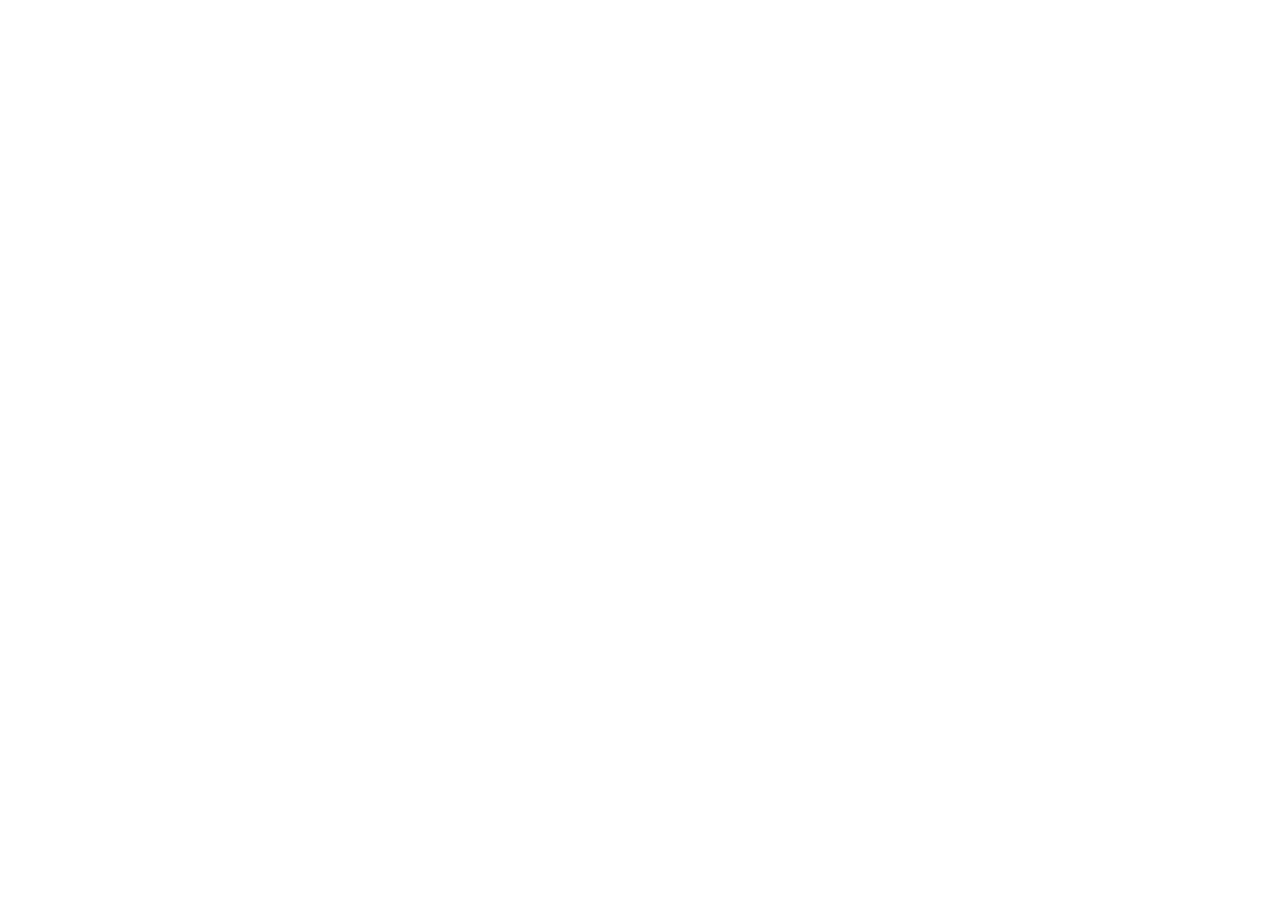
==== index.html @ d45c8666 "Start repository" ====
<!doctype html>
<html lang="en">
  <head>
    <meta charset="UTF-8" />
    <link rel="icon" type="image/svg+xml" href="/vite.svg" />
    <meta name="viewport" content="width=device-width, initial-scale=1.0" />
    <title>Stainless Steel Fabrication | Premium SS Works & Welding Services in India</title>
    <meta name="description" content="India's trusted stainless steel fabrication company. Expert welding, SS railings, gates, grills, and custom structures. Quality craftsmanship, 500+ projects completed." />
    <meta property="og:title" content="Stainless Steel Fabrication - Premium Metalworks India" />
    <meta property="og:description" content="Expert stainless steel fabrication, welding, and custom metalworks. Serving residential, commercial, and industrial clients across India." />
    <meta property="og:image" content="https://bolt.new/static/og_default.png" />
    <meta name="twitter:card" content="summary_large_image" />
    <meta name="twitter:title" content="Stainless Steel Fabrication - Premium Metalworks India" />
    <meta name="twitter:description" content="Expert stainless steel fabrication, welding, and custom metalworks in India." />
    <meta name="twitter:image" content="https://bolt.new/static/og_default.png" />
  </head>
  <body>
    <div id="root"></div>
    <script type="module" src="/src/main.tsx"></script>
  </body>
</html>
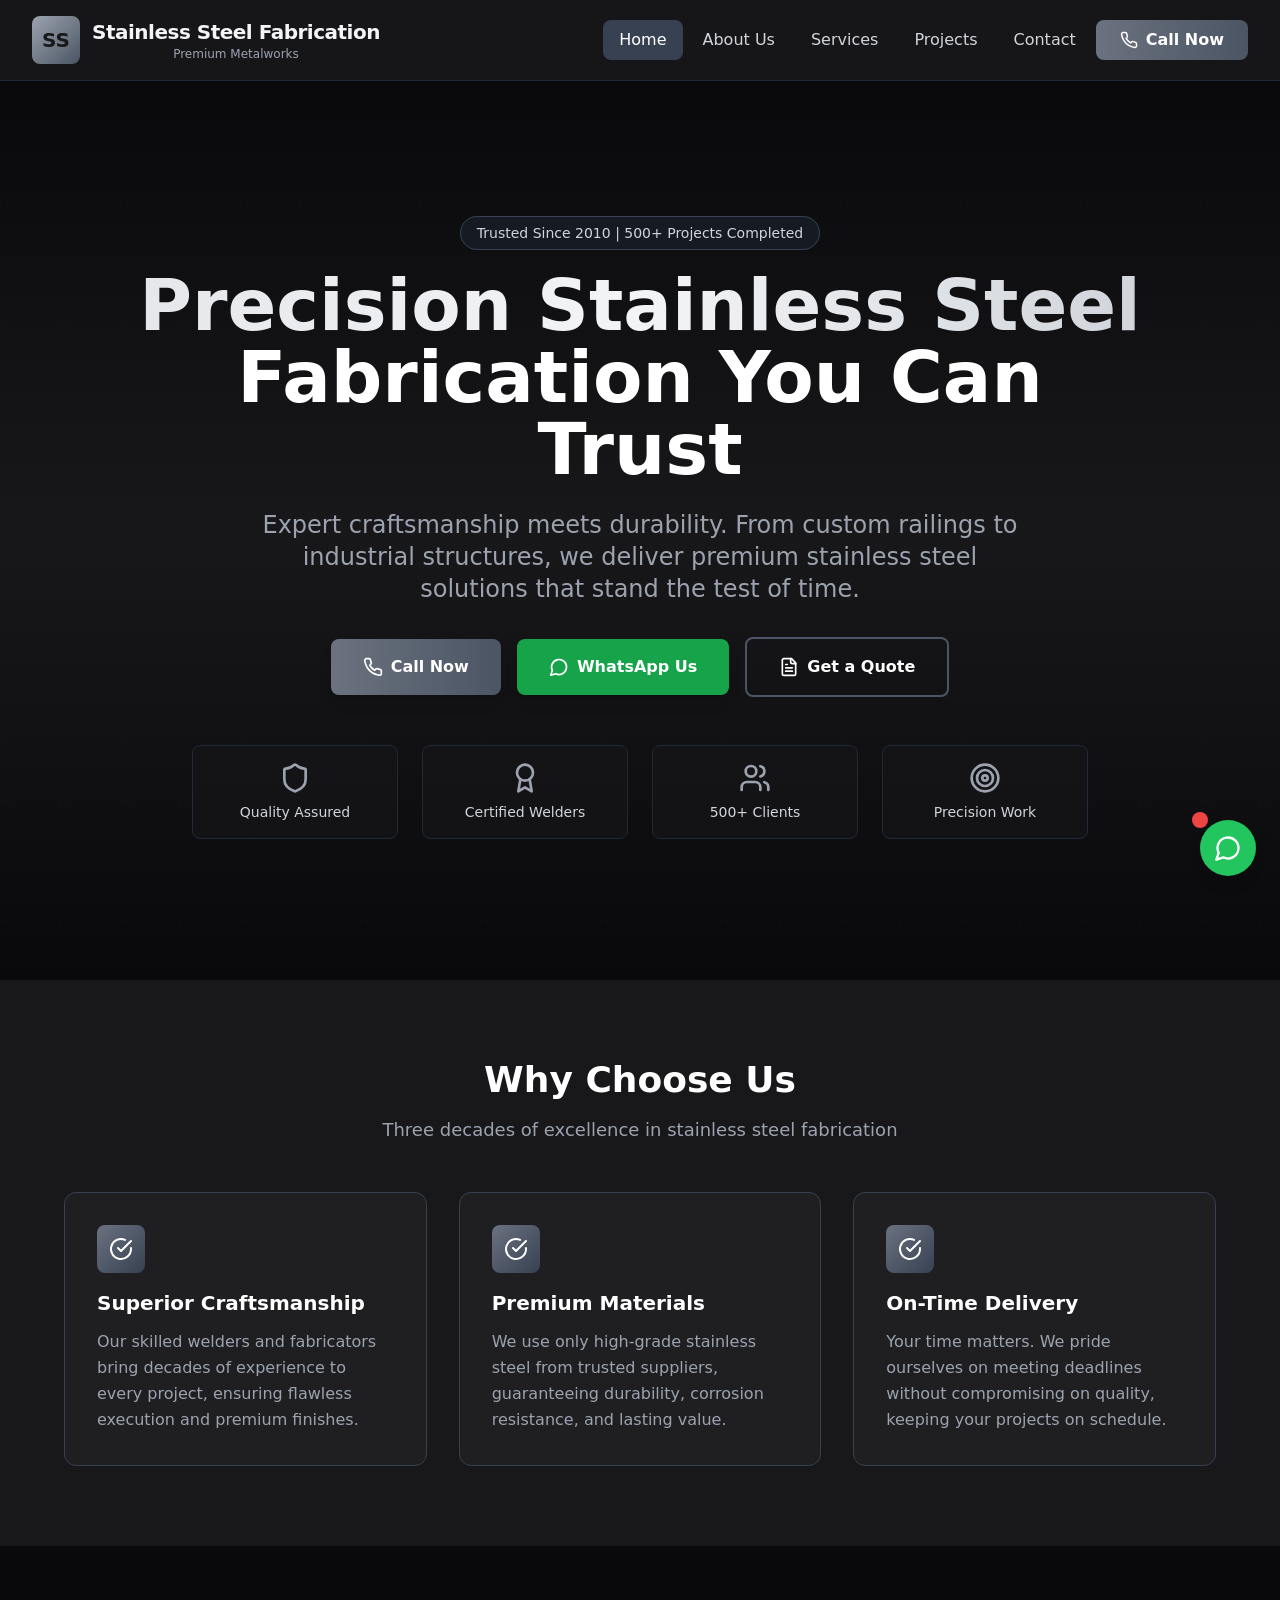
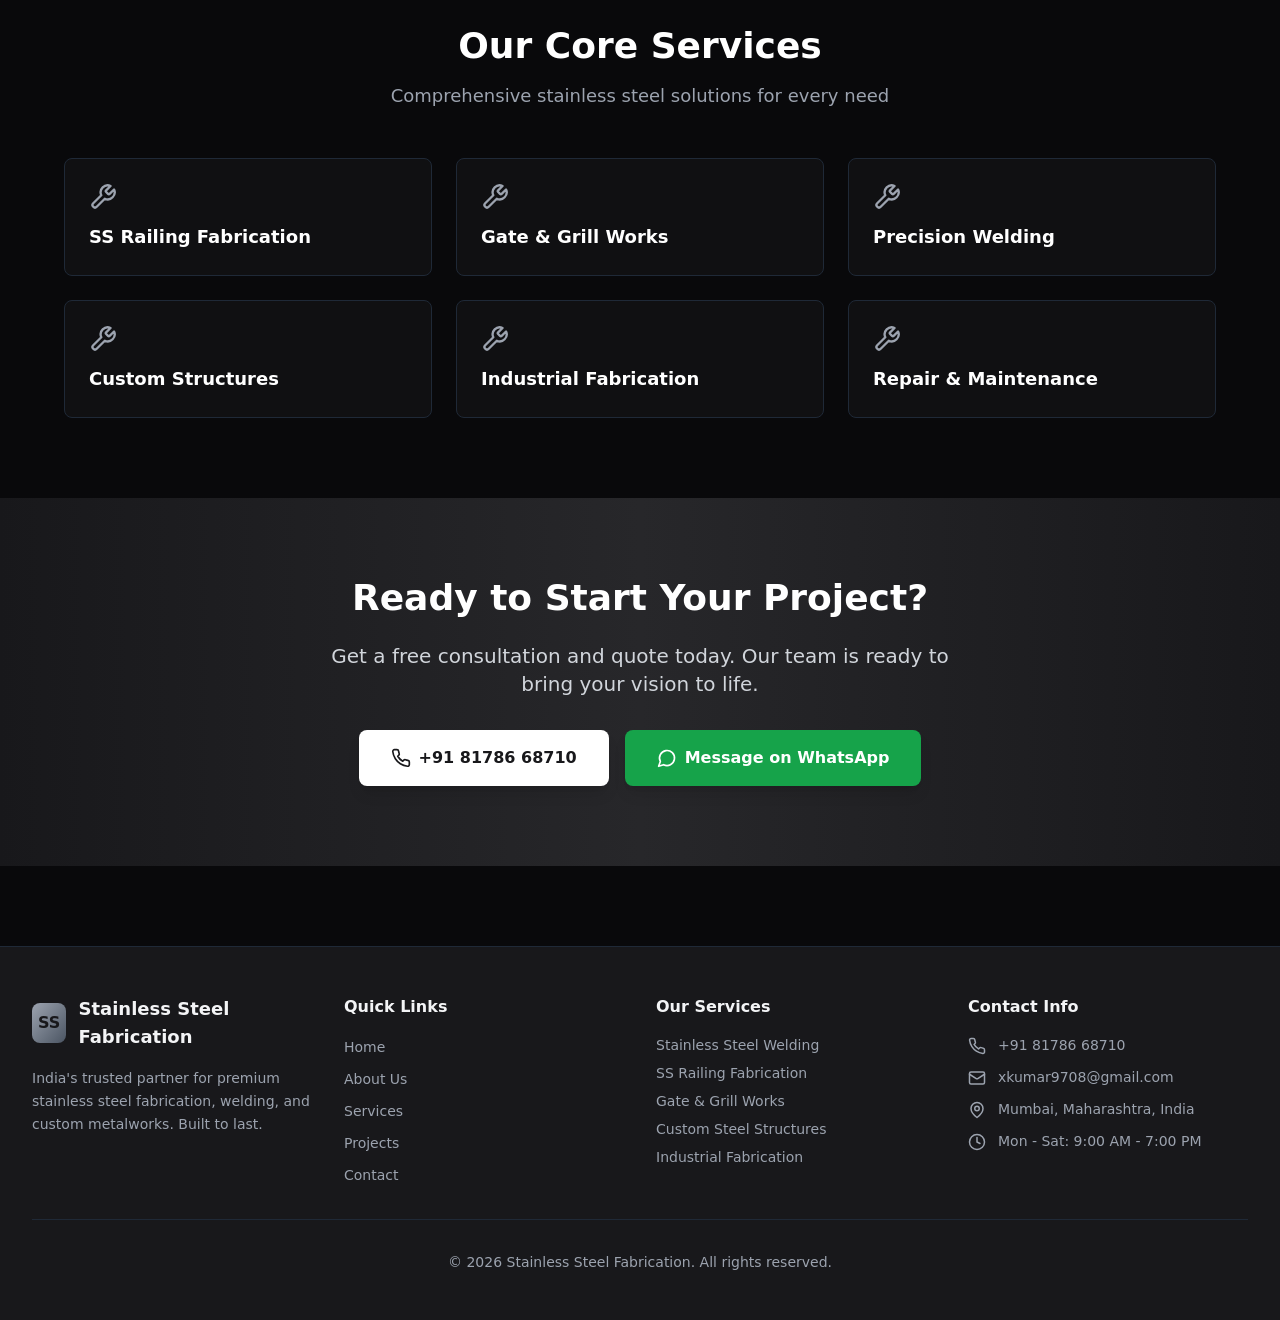
==== commit 2ff96076: "Add files via upload" ====
--- a/index.html
+++ b/index.html
@@ -13,9 +13,10 @@
     <meta name="twitter:title" content="Stainless Steel Fabrication - Premium Metalworks India" />
     <meta name="twitter:description" content="Expert stainless steel fabrication, welding, and custom metalworks in India." />
     <meta name="twitter:image" content="https://bolt.new/static/og_default.png" />
+    <script type="module" crossorigin src="/assets/index-DVZkrPVj.js"></script>
+    <link rel="stylesheet" crossorigin href="/assets/index-CIjcagTc.css">
   </head>
   <body>
     <div id="root"></div>
-    <script type="module" src="/src/main.tsx"></script>
   </body>
 </html>
--- a/assets/index-CIjcagTc.css
+++ b/assets/index-CIjcagTc.css
@@ -0,0 +1 @@
+*,:before,:after{--tw-border-spacing-x: 0;--tw-border-spacing-y: 0;--tw-translate-x: 0;--tw-translate-y: 0;--tw-rotate: 0;--tw-skew-x: 0;--tw-skew-y: 0;--tw-scale-x: 1;--tw-scale-y: 1;--tw-pan-x: ;--tw-pan-y: ;--tw-pinch-zoom: ;--tw-scroll-snap-strictness: proximity;--tw-gradient-from-position: ;--tw-gradient-via-position: ;--tw-gradient-to-position: ;--tw-ordinal: ;--tw-slashed-zero: ;--tw-numeric-figure: ;--tw-numeric-spacing: ;--tw-numeric-fraction: ;--tw-ring-inset: ;--tw-ring-offset-width: 0px;--tw-ring-offset-color: #fff;--tw-ring-color: rgb(59 130 246 / .5);--tw-ring-offset-shadow: 0 0 #0000;--tw-ring-shadow: 0 0 #0000;--tw-shadow: 0 0 #0000;--tw-shadow-colored: 0 0 #0000;--tw-blur: ;--tw-brightness: ;--tw-contrast: ;--tw-grayscale: ;--tw-hue-rotate: ;--tw-invert: ;--tw-saturate: ;--tw-sepia: ;--tw-drop-shadow: ;--tw-backdrop-blur: ;--tw-backdrop-brightness: ;--tw-backdrop-contrast: ;--tw-backdrop-grayscale: ;--tw-backdrop-hue-rotate: ;--tw-backdrop-invert: ;--tw-backdrop-opacity: ;--tw-backdrop-saturate: ;--tw-backdrop-sepia: ;--tw-contain-size: ;--tw-contain-layout: ;--tw-contain-paint: ;--tw-contain-style: }::backdrop{--tw-border-spacing-x: 0;--tw-border-spacing-y: 0;--tw-translate-x: 0;--tw-translate-y: 0;--tw-rotate: 0;--tw-skew-x: 0;--tw-skew-y: 0;--tw-scale-x: 1;--tw-scale-y: 1;--tw-pan-x: ;--tw-pan-y: ;--tw-pinch-zoom: ;--tw-scroll-snap-strictness: proximity;--tw-gradient-from-position: ;--tw-gradient-via-position: ;--tw-gradient-to-position: ;--tw-ordinal: ;--tw-slashed-zero: ;--tw-numeric-figure: ;--tw-numeric-spacing: ;--tw-numeric-fraction: ;--tw-ring-inset: ;--tw-ring-offset-width: 0px;--tw-ring-offset-color: #fff;--tw-ring-color: rgb(59 130 246 / .5);--tw-ring-offset-shadow: 0 0 #0000;--tw-ring-shadow: 0 0 #0000;--tw-shadow: 0 0 #0000;--tw-shadow-colored: 0 0 #0000;--tw-blur: ;--tw-brightness: ;--tw-contrast: ;--tw-grayscale: ;--tw-hue-rotate: ;--tw-invert: ;--tw-saturate: ;--tw-sepia: ;--tw-drop-shadow: ;--tw-backdrop-blur: ;--tw-backdrop-brightness: ;--tw-backdrop-contrast: ;--tw-backdrop-grayscale: ;--tw-backdrop-hue-rotate: ;--tw-backdrop-invert: ;--tw-backdrop-opacity: ;--tw-backdrop-saturate: ;--tw-backdrop-sepia: ;--tw-contain-size: ;--tw-contain-layout: ;--tw-contain-paint: ;--tw-contain-style: }*,:before,:after{box-sizing:border-box;border-width:0;border-style:solid;border-color:#e5e7eb}:before,:after{--tw-content: ""}html,:host{line-height:1.5;-webkit-text-size-adjust:100%;-moz-tab-size:4;-o-tab-size:4;tab-size:4;font-family:ui-sans-serif,system-ui,sans-serif,"Apple Color Emoji","Segoe UI Emoji",Segoe UI Symbol,"Noto Color Emoji";font-feature-settings:normal;font-variation-settings:normal;-webkit-tap-highlight-color:transparent}body{margin:0;line-height:inherit}hr{height:0;color:inherit;border-top-width:1px}abbr:where([title]){-webkit-text-decoration:underline dotted;text-decoration:underline dotted}h1,h2,h3,h4,h5,h6{font-size:inherit;font-weight:inherit}a{color:inherit;text-decoration:inherit}b,strong{font-weight:bolder}code,kbd,samp,pre{font-family:ui-monospace,SFMono-Regular,Menlo,Monaco,Consolas,Liberation Mono,Courier New,monospace;font-feature-settings:normal;font-variation-settings:normal;font-size:1em}small{font-size:80%}sub,sup{font-size:75%;line-height:0;position:relative;vertical-align:baseline}sub{bottom:-.25em}sup{top:-.5em}table{text-indent:0;border-color:inherit;border-collapse:collapse}button,input,optgroup,select,textarea{font-family:inherit;font-feature-settings:inherit;font-variation-settings:inherit;font-size:100%;font-weight:inherit;line-height:inherit;letter-spacing:inherit;color:inherit;margin:0;padding:0}button,select{text-transform:none}button,input:where([type=button]),input:where([type=reset]),input:where([type=submit]){-webkit-appearance:button;background-color:transparent;background-image:none}:-moz-focusring{outline:auto}:-moz-ui-invalid{box-shadow:none}progress{vertical-align:baseline}::-webkit-inner-spin-button,::-webkit-outer-spin-button{height:auto}[type=search]{-webkit-appearance:textfield;outline-offset:-2px}::-webkit-search-decoration{-webkit-appearance:none}::-webkit-file-upload-button{-webkit-appearance:button;font:inherit}summary{display:list-item}blockquote,dl,dd,h1,h2,h3,h4,h5,h6,hr,figure,p,pre{margin:0}fieldset{margin:0;padding:0}legend{padding:0}ol,ul,menu{list-style:none;margin:0;padding:0}dialog{padding:0}textarea{resize:vertical}input::-moz-placeholder,textarea::-moz-placeholder{opacity:1;color:#9ca3af}input::placeholder,textarea::placeholder{opacity:1;color:#9ca3af}button,[role=button]{cursor:pointer}:disabled{cursor:default}img,svg,video,canvas,audio,iframe,embed,object{display:block;vertical-align:middle}img,video{max-width:100%;height:auto}[hidden]:where(:not([hidden=until-found])){display:none}html{scroll-behavior:smooth}body{-webkit-font-smoothing:antialiased;-moz-osx-font-smoothing:grayscale}.container{width:100%}@media (min-width: 640px){.container{max-width:640px}}@media (min-width: 768px){.container{max-width:768px}}@media (min-width: 1024px){.container{max-width:1024px}}@media (min-width: 1280px){.container{max-width:1280px}}@media (min-width: 1536px){.container{max-width:1536px}}.fixed{position:fixed}.absolute{position:absolute}.relative{position:relative}.inset-0{top:0;right:0;bottom:0;left:0}.-left-2{left:-.5rem}.-top-2{top:-.5rem}.bottom-6{bottom:1.5rem}.left-0{left:0}.left-3{left:.75rem}.right-0{right:0}.right-6{right:1.5rem}.top-0{top:0}.top-3{top:.75rem}.z-10{z-index:10}.z-50{z-index:50}.mx-auto{margin-left:auto;margin-right:auto}.mb-1{margin-bottom:.25rem}.mb-12{margin-bottom:3rem}.mb-16{margin-bottom:4rem}.mb-2{margin-bottom:.5rem}.mb-3{margin-bottom:.75rem}.mb-4{margin-bottom:1rem}.mb-6{margin-bottom:1.5rem}.mb-8{margin-bottom:2rem}.ml-3{margin-left:.75rem}.ml-4{margin-left:1rem}.mr-1{margin-right:.25rem}.mt-0\.5{margin-top:.125rem}.mt-12{margin-top:3rem}.mt-20{margin-top:5rem}.mt-8{margin-top:2rem}.block{display:block}.inline-block{display:inline-block}.flex{display:flex}.grid{display:grid}.hidden{display:none}.aspect-video{aspect-ratio:16 / 9}.h-1\.5{height:.375rem}.h-10{height:2.5rem}.h-12{height:3rem}.h-14{height:3.5rem}.h-16{height:4rem}.h-20{height:5rem}.h-4{height:1rem}.min-h-screen{min-height:100vh}.w-1\.5{width:.375rem}.w-10{width:2.5rem}.w-12{width:3rem}.w-14{width:3.5rem}.w-16{width:4rem}.w-4{width:1rem}.w-full{width:100%}.max-w-2xl{max-width:42rem}.max-w-3xl{max-width:48rem}.max-w-4xl{max-width:56rem}.max-w-5xl{max-width:64rem}.max-w-6xl{max-width:72rem}.max-w-7xl{max-width:80rem}.flex-1{flex:1 1 0%}.flex-shrink-0{flex-shrink:0}.transform{transform:translate(var(--tw-translate-x),var(--tw-translate-y)) rotate(var(--tw-rotate)) skew(var(--tw-skew-x)) skewY(var(--tw-skew-y)) scaleX(var(--tw-scale-x)) scaleY(var(--tw-scale-y))}@keyframes pulse{50%{opacity:.5}}.animate-pulse{animation:pulse 2s cubic-bezier(.4,0,.6,1) infinite}.resize-none{resize:none}.grid-cols-1{grid-template-columns:repeat(1,minmax(0,1fr))}.grid-cols-2{grid-template-columns:repeat(2,minmax(0,1fr))}.flex-col{flex-direction:column}.flex-wrap{flex-wrap:wrap}.items-start{align-items:flex-start}.items-center{align-items:center}.justify-center{justify-content:center}.justify-between{justify-content:space-between}.gap-12{gap:3rem}.gap-3{gap:.75rem}.gap-4{gap:1rem}.gap-6{gap:1.5rem}.gap-8{gap:2rem}.space-x-1>:not([hidden])~:not([hidden]){--tw-space-x-reverse: 0;margin-right:calc(.25rem * var(--tw-space-x-reverse));margin-left:calc(.25rem * calc(1 - var(--tw-space-x-reverse)))}.space-x-2>:not([hidden])~:not([hidden]){--tw-space-x-reverse: 0;margin-right:calc(.5rem * var(--tw-space-x-reverse));margin-left:calc(.5rem * calc(1 - var(--tw-space-x-reverse)))}.space-x-3>:not([hidden])~:not([hidden]){--tw-space-x-reverse: 0;margin-right:calc(.75rem * var(--tw-space-x-reverse));margin-left:calc(.75rem * calc(1 - var(--tw-space-x-reverse)))}.space-x-4>:not([hidden])~:not([hidden]){--tw-space-x-reverse: 0;margin-right:calc(1rem * var(--tw-space-x-reverse));margin-left:calc(1rem * calc(1 - var(--tw-space-x-reverse)))}.space-y-2>:not([hidden])~:not([hidden]){--tw-space-y-reverse: 0;margin-top:calc(.5rem * calc(1 - var(--tw-space-y-reverse)));margin-bottom:calc(.5rem * var(--tw-space-y-reverse))}.space-y-3>:not([hidden])~:not([hidden]){--tw-space-y-reverse: 0;margin-top:calc(.75rem * calc(1 - var(--tw-space-y-reverse)));margin-bottom:calc(.75rem * var(--tw-space-y-reverse))}.space-y-6>:not([hidden])~:not([hidden]){--tw-space-y-reverse: 0;margin-top:calc(1.5rem * calc(1 - var(--tw-space-y-reverse)));margin-bottom:calc(1.5rem * var(--tw-space-y-reverse))}.overflow-hidden{overflow:hidden}.rounded-full{border-radius:9999px}.rounded-lg{border-radius:.5rem}.rounded-xl{border-radius:.75rem}.border{border-width:1px}.border-2{border-width:2px}.border-b{border-bottom-width:1px}.border-l-4{border-left-width:4px}.border-t{border-top-width:1px}.border-gray-600{--tw-border-opacity: 1;border-color:rgb(75 85 99 / var(--tw-border-opacity, 1))}.border-gray-700{--tw-border-opacity: 1;border-color:rgb(55 65 81 / var(--tw-border-opacity, 1))}.border-gray-800{--tw-border-opacity: 1;border-color:rgb(31 41 55 / var(--tw-border-opacity, 1))}.border-red-500\/50{border-color:#ef444480}.bg-gray-500{--tw-bg-opacity: 1;background-color:rgb(107 114 128 / var(--tw-bg-opacity, 1))}.bg-gray-700{--tw-bg-opacity: 1;background-color:rgb(55 65 81 / var(--tw-bg-opacity, 1))}.bg-gray-800\/50{background-color:#1f293780}.bg-green-500{--tw-bg-opacity: 1;background-color:rgb(34 197 94 / var(--tw-bg-opacity, 1))}.bg-green-600{--tw-bg-opacity: 1;background-color:rgb(22 163 74 / var(--tw-bg-opacity, 1))}.bg-red-500{--tw-bg-opacity: 1;background-color:rgb(239 68 68 / var(--tw-bg-opacity, 1))}.bg-red-500\/10{background-color:#ef44441a}.bg-transparent{background-color:transparent}.bg-white{--tw-bg-opacity: 1;background-color:rgb(255 255 255 / var(--tw-bg-opacity, 1))}.bg-zinc-800\/50{background-color:#27272a80}.bg-zinc-900{--tw-bg-opacity: 1;background-color:rgb(24 24 27 / var(--tw-bg-opacity, 1))}.bg-zinc-900\/50{background-color:#18181b80}.bg-zinc-900\/80{background-color:#18181bcc}.bg-zinc-900\/95{background-color:#18181bf2}.bg-zinc-950{--tw-bg-opacity: 1;background-color:rgb(9 9 11 / var(--tw-bg-opacity, 1))}.bg-\[url\(\'data\:image\/svg\+xml\;base64\,PHN2ZyB3aWR0aD0iNjAiIGhlaWdodD0iNjAiIHhtbG5zPSJodHRwOi8vd3d3LnczLm9yZy8yMDAwL3N2ZyI\+PGRlZnM\+PHBhdHRlcm4gaWQ9ImdyaWQiIHdpZHRoPSI2MCIgaGVpZ2h0PSI2MCIgcGF0dGVyblVuaXRzPSJ1c2VyU3BhY2VPblVzZSI\+PHBhdGggZD0iTSAxMCAwIEwgMCAwIDAgMTAiIGZpbGw9Im5vbmUiIHN0cm9rZT0icmdiYSgyNTUsMjU1LDI1NSwwLjAzKSIgc3Ryb2tlLXdpZHRoPSIxIi8\+PC9wYXR0ZXJuPjwvZGVmcz48cmVjdCB3aWR0aD0iMTAwJSIgaGVpZ2h0PSIxMDAlIiBmaWxsPSJ1cmwoI2dyaWQpIi8\+PC9zdmc\+\'\)\]{background-image:url([data-uri])}.bg-gradient-to-b{background-image:linear-gradient(to bottom,var(--tw-gradient-stops))}.bg-gradient-to-br{background-image:linear-gradient(to bottom right,var(--tw-gradient-stops))}.bg-gradient-to-r{background-image:linear-gradient(to right,var(--tw-gradient-stops))}.from-gray-400{--tw-gradient-from: #9ca3af var(--tw-gradient-from-position);--tw-gradient-to: rgb(156 163 175 / 0) var(--tw-gradient-to-position);--tw-gradient-stops: var(--tw-gradient-from), var(--tw-gradient-to)}.from-gray-500{--tw-gradient-from: #6b7280 var(--tw-gradient-from-position);--tw-gradient-to: rgb(107 114 128 / 0) var(--tw-gradient-to-position);--tw-gradient-stops: var(--tw-gradient-from), var(--tw-gradient-to)}.from-gray-700{--tw-gradient-from: #374151 var(--tw-gradient-from-position);--tw-gradient-to: rgb(55 65 81 / 0) var(--tw-gradient-to-position);--tw-gradient-stops: var(--tw-gradient-from), var(--tw-gradient-to)}.from-zinc-900{--tw-gradient-from: #18181b var(--tw-gradient-from-position);--tw-gradient-to: rgb(24 24 27 / 0) var(--tw-gradient-to-position);--tw-gradient-stops: var(--tw-gradient-from), var(--tw-gradient-to)}.from-zinc-950{--tw-gradient-from: #09090b var(--tw-gradient-from-position);--tw-gradient-to: rgb(9 9 11 / 0) var(--tw-gradient-to-position);--tw-gradient-stops: var(--tw-gradient-from), var(--tw-gradient-to)}.via-gray-600{--tw-gradient-to: rgb(75 85 99 / 0) var(--tw-gradient-to-position);--tw-gradient-stops: var(--tw-gradient-from), #4b5563 var(--tw-gradient-via-position), var(--tw-gradient-to)}.via-zinc-800{--tw-gradient-to: rgb(39 39 42 / 0) var(--tw-gradient-to-position);--tw-gradient-stops: var(--tw-gradient-from), #27272a var(--tw-gradient-via-position), var(--tw-gradient-to)}.via-zinc-900{--tw-gradient-to: rgb(24 24 27 / 0) var(--tw-gradient-to-position);--tw-gradient-stops: var(--tw-gradient-from), #18181b var(--tw-gradient-via-position), var(--tw-gradient-to)}.to-gray-600{--tw-gradient-to: #4b5563 var(--tw-gradient-to-position)}.to-gray-700{--tw-gradient-to: #374151 var(--tw-gradient-to-position)}.to-zinc-900{--tw-gradient-to: #18181b var(--tw-gradient-to-position)}.to-zinc-950{--tw-gradient-to: #09090b var(--tw-gradient-to-position)}.p-2{padding:.5rem}.p-4{padding:1rem}.p-6{padding:1.5rem}.p-8{padding:2rem}.px-3{padding-left:.75rem;padding-right:.75rem}.px-4{padding-left:1rem;padding-right:1rem}.px-6{padding-left:1.5rem;padding-right:1.5rem}.px-8{padding-left:2rem;padding-right:2rem}.py-1{padding-top:.25rem;padding-bottom:.25rem}.py-12{padding-top:3rem;padding-bottom:3rem}.py-2{padding-top:.5rem;padding-bottom:.5rem}.py-2\.5{padding-top:.625rem;padding-bottom:.625rem}.py-20{padding-top:5rem;padding-bottom:5rem}.py-3{padding-top:.75rem;padding-bottom:.75rem}.py-4{padding-top:1rem;padding-bottom:1rem}.pt-20{padding-top:5rem}.pt-8{padding-top:2rem}.text-left{text-align:left}.text-center{text-align:center}.text-2xl{font-size:1.5rem;line-height:2rem}.text-3xl{font-size:1.875rem;line-height:2.25rem}.text-4xl{font-size:2.25rem;line-height:2.5rem}.text-5xl{font-size:3rem;line-height:1}.text-lg{font-size:1.125rem;line-height:1.75rem}.text-sm{font-size:.875rem;line-height:1.25rem}.text-xl{font-size:1.25rem;line-height:1.75rem}.text-xs{font-size:.75rem;line-height:1rem}.font-bold{font-weight:700}.font-medium{font-weight:500}.font-semibold{font-weight:600}.capitalize{text-transform:capitalize}.italic{font-style:italic}.leading-relaxed{line-height:1.625}.leading-tight{line-height:1.25}.tracking-tight{letter-spacing:-.025em}.text-gray-100{--tw-text-opacity: 1;color:rgb(243 244 246 / var(--tw-text-opacity, 1))}.text-gray-300{--tw-text-opacity: 1;color:rgb(209 213 219 / var(--tw-text-opacity, 1))}.text-gray-400{--tw-text-opacity: 1;color:rgb(156 163 175 / var(--tw-text-opacity, 1))}.text-gray-500{--tw-text-opacity: 1;color:rgb(107 114 128 / var(--tw-text-opacity, 1))}.text-red-400{--tw-text-opacity: 1;color:rgb(248 113 113 / var(--tw-text-opacity, 1))}.text-white{--tw-text-opacity: 1;color:rgb(255 255 255 / var(--tw-text-opacity, 1))}.text-zinc-900{--tw-text-opacity: 1;color:rgb(24 24 27 / var(--tw-text-opacity, 1))}.placeholder-gray-500::-moz-placeholder{--tw-placeholder-opacity: 1;color:rgb(107 114 128 / var(--tw-placeholder-opacity, 1))}.placeholder-gray-500::placeholder{--tw-placeholder-opacity: 1;color:rgb(107 114 128 / var(--tw-placeholder-opacity, 1))}.opacity-40{opacity:.4}.shadow-lg{--tw-shadow: 0 10px 15px -3px rgb(0 0 0 / .1), 0 4px 6px -4px rgb(0 0 0 / .1);--tw-shadow-colored: 0 10px 15px -3px var(--tw-shadow-color), 0 4px 6px -4px var(--tw-shadow-color);box-shadow:var(--tw-ring-offset-shadow, 0 0 #0000),var(--tw-ring-shadow, 0 0 #0000),var(--tw-shadow)}.filter{filter:var(--tw-blur) var(--tw-brightness) var(--tw-contrast) var(--tw-grayscale) var(--tw-hue-rotate) var(--tw-invert) var(--tw-saturate) var(--tw-sepia) var(--tw-drop-shadow)}.backdrop-blur-md{--tw-backdrop-blur: blur(12px);-webkit-backdrop-filter:var(--tw-backdrop-blur) var(--tw-backdrop-brightness) var(--tw-backdrop-contrast) var(--tw-backdrop-grayscale) var(--tw-backdrop-hue-rotate) var(--tw-backdrop-invert) var(--tw-backdrop-opacity) var(--tw-backdrop-saturate) var(--tw-backdrop-sepia);backdrop-filter:var(--tw-backdrop-blur) var(--tw-backdrop-brightness) var(--tw-backdrop-contrast) var(--tw-backdrop-grayscale) var(--tw-backdrop-hue-rotate) var(--tw-backdrop-invert) var(--tw-backdrop-opacity) var(--tw-backdrop-saturate) var(--tw-backdrop-sepia)}.backdrop-blur-sm{--tw-backdrop-blur: blur(4px);-webkit-backdrop-filter:var(--tw-backdrop-blur) var(--tw-backdrop-brightness) var(--tw-backdrop-contrast) var(--tw-backdrop-grayscale) var(--tw-backdrop-hue-rotate) var(--tw-backdrop-invert) var(--tw-backdrop-opacity) var(--tw-backdrop-saturate) var(--tw-backdrop-sepia);backdrop-filter:var(--tw-backdrop-blur) var(--tw-backdrop-brightness) var(--tw-backdrop-contrast) var(--tw-backdrop-grayscale) var(--tw-backdrop-hue-rotate) var(--tw-backdrop-invert) var(--tw-backdrop-opacity) var(--tw-backdrop-saturate) var(--tw-backdrop-sepia)}.transition-all{transition-property:all;transition-timing-function:cubic-bezier(.4,0,.2,1);transition-duration:.15s}.transition-colors{transition-property:color,background-color,border-color,text-decoration-color,fill,stroke;transition-timing-function:cubic-bezier(.4,0,.2,1);transition-duration:.15s}.transition-transform{transition-property:transform;transition-timing-function:cubic-bezier(.4,0,.2,1);transition-duration:.15s}.text-gradient{background-image:linear-gradient(to right,var(--tw-gradient-stops));--tw-gradient-from: #e5e7eb var(--tw-gradient-from-position);--tw-gradient-to: rgb(229 231 235 / 0) var(--tw-gradient-to-position);--tw-gradient-stops: var(--tw-gradient-from), var(--tw-gradient-to);--tw-gradient-to: rgb(243 244 246 / 0) var(--tw-gradient-to-position);--tw-gradient-stops: var(--tw-gradient-from), #f3f4f6 var(--tw-gradient-via-position), var(--tw-gradient-to);--tw-gradient-to: #d1d5db var(--tw-gradient-to-position);-webkit-background-clip:text;background-clip:text;color:transparent}@keyframes shimmer{0%{background-position:0% 50%}to{background-position:100% 50%}}.fade-in{animation:fadeIn .6s ease-in}@keyframes fadeIn{0%{opacity:0;transform:translateY(20px)}to{opacity:1;transform:translateY(0)}}.hover\:scale-105:hover{--tw-scale-x: 1.05;--tw-scale-y: 1.05;transform:translate(var(--tw-translate-x),var(--tw-translate-y)) rotate(var(--tw-rotate)) skew(var(--tw-skew-x)) skewY(var(--tw-skew-y)) scaleX(var(--tw-scale-x)) scaleY(var(--tw-scale-y))}.hover\:scale-110:hover{--tw-scale-x: 1.1;--tw-scale-y: 1.1;transform:translate(var(--tw-translate-x),var(--tw-translate-y)) rotate(var(--tw-rotate)) skew(var(--tw-skew-x)) skewY(var(--tw-skew-y)) scaleX(var(--tw-scale-x)) scaleY(var(--tw-scale-y))}.hover\:transform:hover{transform:translate(var(--tw-translate-x),var(--tw-translate-y)) rotate(var(--tw-rotate)) skew(var(--tw-skew-x)) skewY(var(--tw-skew-y)) scaleX(var(--tw-scale-x)) scaleY(var(--tw-scale-y))}.hover\:border-gray-500:hover{--tw-border-opacity: 1;border-color:rgb(107 114 128 / var(--tw-border-opacity, 1))}.hover\:border-gray-600:hover{--tw-border-opacity: 1;border-color:rgb(75 85 99 / var(--tw-border-opacity, 1))}.hover\:border-gray-700:hover{--tw-border-opacity: 1;border-color:rgb(55 65 81 / var(--tw-border-opacity, 1))}.hover\:bg-gray-200:hover{--tw-bg-opacity: 1;background-color:rgb(229 231 235 / var(--tw-bg-opacity, 1))}.hover\:bg-gray-800:hover{--tw-bg-opacity: 1;background-color:rgb(31 41 55 / var(--tw-bg-opacity, 1))}.hover\:bg-green-600:hover{--tw-bg-opacity: 1;background-color:rgb(22 163 74 / var(--tw-bg-opacity, 1))}.hover\:bg-green-700:hover{--tw-bg-opacity: 1;background-color:rgb(21 128 61 / var(--tw-bg-opacity, 1))}.hover\:from-gray-600:hover{--tw-gradient-from: #4b5563 var(--tw-gradient-from-position);--tw-gradient-to: rgb(75 85 99 / 0) var(--tw-gradient-to-position);--tw-gradient-stops: var(--tw-gradient-from), var(--tw-gradient-to)}.hover\:to-gray-700:hover{--tw-gradient-to: #374151 var(--tw-gradient-to-position)}.hover\:text-gray-200:hover{--tw-text-opacity: 1;color:rgb(229 231 235 / var(--tw-text-opacity, 1))}.hover\:text-white:hover{--tw-text-opacity: 1;color:rgb(255 255 255 / var(--tw-text-opacity, 1))}.hover\:shadow-xl:hover{--tw-shadow: 0 20px 25px -5px rgb(0 0 0 / .1), 0 8px 10px -6px rgb(0 0 0 / .1);--tw-shadow-colored: 0 20px 25px -5px var(--tw-shadow-color), 0 8px 10px -6px var(--tw-shadow-color);box-shadow:var(--tw-ring-offset-shadow, 0 0 #0000),var(--tw-ring-shadow, 0 0 #0000),var(--tw-shadow)}.focus\:border-gray-500:focus{--tw-border-opacity: 1;border-color:rgb(107 114 128 / var(--tw-border-opacity, 1))}.focus\:outline-none:focus{outline:2px solid transparent;outline-offset:2px}.disabled\:cursor-not-allowed:disabled{cursor:not-allowed}.disabled\:opacity-50:disabled{opacity:.5}.group:hover .group-hover\:scale-105{--tw-scale-x: 1.05;--tw-scale-y: 1.05;transform:translate(var(--tw-translate-x),var(--tw-translate-y)) rotate(var(--tw-rotate)) skew(var(--tw-skew-x)) skewY(var(--tw-skew-y)) scaleX(var(--tw-scale-x)) scaleY(var(--tw-scale-y))}.group:hover .group-hover\:text-gray-300{--tw-text-opacity: 1;color:rgb(209 213 219 / var(--tw-text-opacity, 1))}@media (min-width: 640px){.sm\:block{display:block}.sm\:w-auto{width:auto}.sm\:grid-cols-2{grid-template-columns:repeat(2,minmax(0,1fr))}.sm\:grid-cols-3{grid-template-columns:repeat(3,minmax(0,1fr))}.sm\:flex-row{flex-direction:row}.sm\:px-6{padding-left:1.5rem;padding-right:1.5rem}.sm\:text-2xl{font-size:1.5rem;line-height:2rem}.sm\:text-6xl{font-size:3.75rem;line-height:1}}@media (min-width: 768px){.md\:grid-cols-2{grid-template-columns:repeat(2,minmax(0,1fr))}.md\:grid-cols-3{grid-template-columns:repeat(3,minmax(0,1fr))}.md\:grid-cols-4{grid-template-columns:repeat(4,minmax(0,1fr))}}@media (min-width: 1024px){.lg\:flex{display:flex}.lg\:hidden{display:none}.lg\:grid-cols-2{grid-template-columns:repeat(2,minmax(0,1fr))}.lg\:grid-cols-3{grid-template-columns:repeat(3,minmax(0,1fr))}.lg\:grid-cols-4{grid-template-columns:repeat(4,minmax(0,1fr))}.lg\:px-8{padding-left:2rem;padding-right:2rem}.lg\:text-7xl{font-size:4.5rem;line-height:1}}
